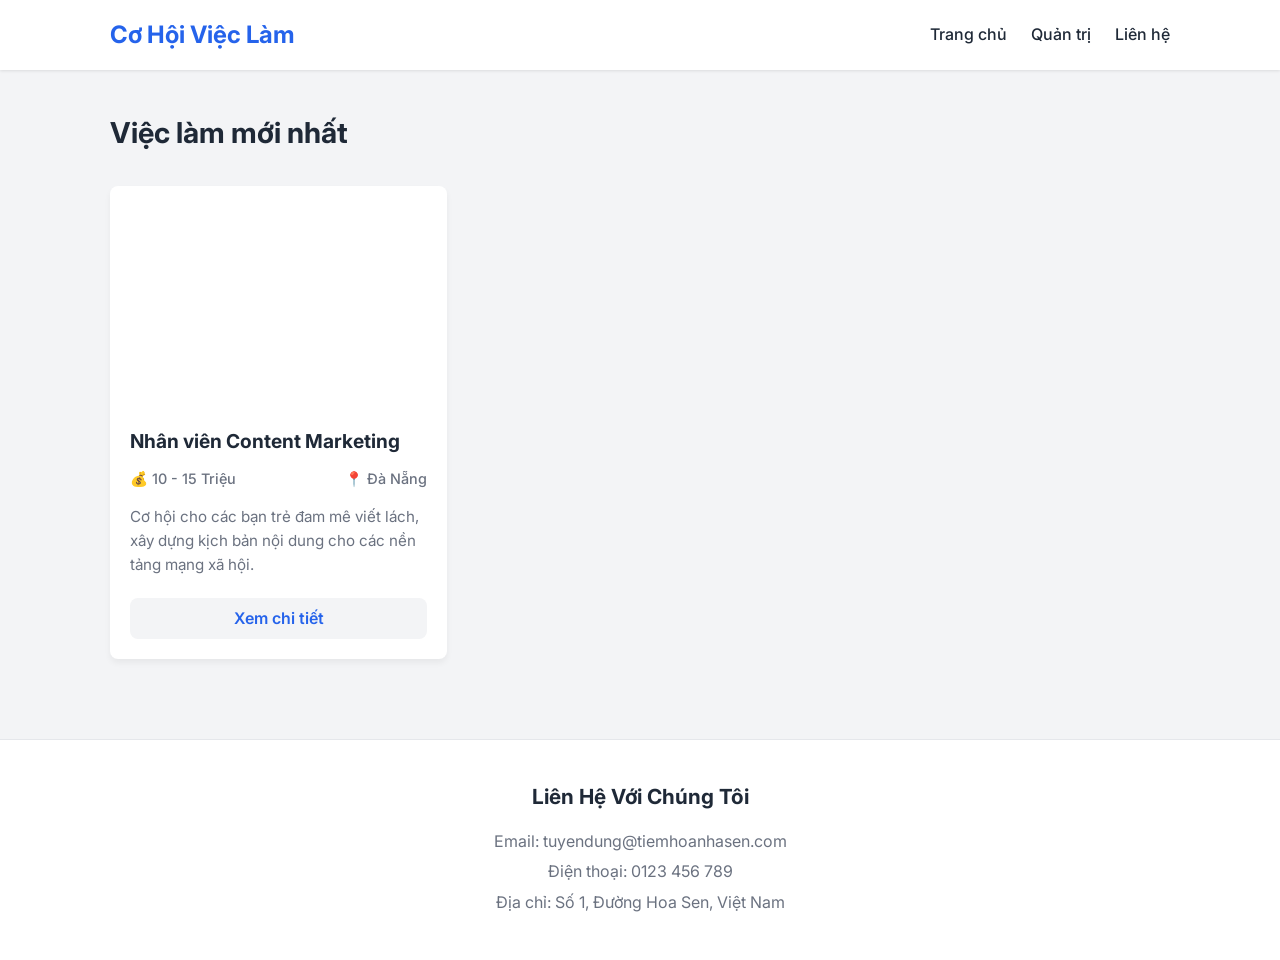
==== index.html @ e6a10d73 "Add files via upload" ====
<!DOCTYPE html>
<html lang="vi">
<head>
    <meta charset="UTF-8">
    <meta name="viewport" content="width=device-width, initial-scale=1.0">
    <title>Tin Tức Tuyển Dụng</title>
    <link rel="stylesheet" href="style.css">
    <link href="https://fonts.googleapis.com/css2?family=Inter:wght@400;500;600;700&display=swap" rel="stylesheet">
</head>
<body>
    <header class="header">
        <div class="container">
            <h1>Cơ Hội Việc Làm</h1>
            <nav>
                <a href="index.html">Trang chủ</a>
                <a href="admin.html">Quản trị</a>
                <a href="#contact">Liên hệ</a>
            </nav>
        </div>
    </header>

    <main class="container">
        <section class="news-section">
            <h2 class="section-title">Việc làm mới nhất</h2>
            <!-- Dữ liệu từ posts.json sẽ được đổ vào đây -->
            <div class="news-grid" id="news-grid">
                <p>Đang tải dữ liệu...</p>
            </div>
        </section>
    </main>

    <footer id="contact" class="footer">
        <div class="container">
            <h2>Liên Hệ Với Chúng Tôi</h2>
            <p>Email: tuyendung@tiemhoanhasen.com</p>
            <p>Điện thoại: 0123 456 789</p>
            <p>Địa chỉ: Số 1, Đường Hoa Sen, Việt Nam</p>
        </div>
    </footer>

    <script src="app.js"></script>
</body>
</html>
---- style.css ----
:root {
    --primary-color: #2563eb;
    --hover-color: #1d4ed8;
    --text-main: #1f2937;
    --text-muted: #6b7280;
    --bg-color: #f3f4f6;
    --white: #ffffff;
    --border-radius: 8px;
}

* {
    margin: 0;
    padding: 0;
    box-sizing: border-box;
    font-family: 'Inter', sans-serif;
}

body {
    background-color: var(--bg-color);
    color: var(--text-main);
    line-height: 1.6;
}

.container {
    max-width: 1100px;
    margin: 0 auto;
    padding: 0 20px;
}

/* Header */
.header {
    background-color: var(--white);
    box-shadow: 0 1px 3px rgba(0,0,0,0.1);
    position: sticky;
    top: 0;
    z-index: 100;
}

.header .container {
    display: flex;
    justify-content: space-between;
    align-items: center;
    height: 70px;
}

.header h1 {
    font-size: 1.5rem;
    color: var(--primary-color);
}

.header nav a {
    text-decoration: none;
    color: var(--text-main);
    margin-left: 20px;
    font-weight: 500;
    transition: color 0.3s;
}

.header nav a:hover {
    color: var(--primary-color);
}

/* Giao diện lưới bài viết (index.html) */
.news-section {
    padding: 40px 0;
}

.section-title {
    margin-bottom: 30px;
    font-size: 1.8rem;
}

.news-grid {
    display: grid;
    grid-template-columns: repeat(auto-fill, minmax(320px, 1fr));
    gap: 24px;
}

.card {
    background: var(--white);
    border-radius: var(--border-radius);
    overflow: hidden;
    box-shadow: 0 4px 6px rgba(0,0,0,0.05);
    transition: transform 0.3s, box-shadow 0.3s;
    display: flex;
    flex-direction: column;
}

.card:hover {
    transform: translateY(-5px);
    box-shadow: 0 10px 15px rgba(0,0,0,0.1);
}

.card-img {
    width: 100%;
    height: 220px;
    object-fit: cover;
}

.card-content {
    padding: 20px;
    flex-grow: 1;
    display: flex;
    flex-direction: column;
}

.card-title {
    font-size: 1.2rem;
    margin-bottom: 10px;
    color: var(--text-main);
}

.card-meta {
    display: flex;
    justify-content: space-between;
    font-size: 0.9rem;
    color: var(--text-muted);
    margin-bottom: 15px;
    font-weight: 500;
}

.card-desc {
    color: var(--text-muted);
    font-size: 0.95rem;
    margin-bottom: 20px;
    display: -webkit-box;
    -webkit-line-clamp: 3;
    -webkit-box-orient: vertical;
    overflow: hidden;
    flex-grow: 1;
}

.btn-readmore {
    display: inline-block;
    padding: 8px 16px;
    background-color: var(--bg-color);
    color: var(--primary-color);
    text-decoration: none;
    border-radius: var(--border-radius);
    font-weight: 600;
    text-align: center;
    transition: background 0.3s;
}

.btn-readmore:hover {
    background-color: var(--primary-color);
    color: var(--white);
}

/* Form Quản trị (admin.html) */
.admin-container {
    padding: 40px 0;
}

.admin-card {
    background: var(--white);
    padding: 30px;
    border-radius: var(--border-radius);
    box-shadow: 0 4px 6px rgba(0,0,0,0.05);
    max-width: 650px;
    margin: 0 auto;
}

.admin-card h2 {
    margin-bottom: 24px;
    text-align: center;
}

.settings-group {
    background: #eff6ff;
    padding: 20px;
    border-radius: var(--border-radius);
    margin-bottom: 25px;
    border: 1px dashed #bfdbfe;
}

.settings-group h3 {
    font-size: 1rem;
    margin-bottom: 15px;
    color: var(--primary-color);
}

.settings-group input {
    margin-bottom: 10px;
}

.form-group {
    margin-bottom: 20px;
}

.form-group.row {
    display: flex;
    gap: 15px;
}

.form-group.row .col {
    flex: 1;
}

label {
    display: block;
    margin-bottom: 8px;
    font-weight: 500;
}

input, textarea {
    width: 100%;
    padding: 10px 12px;
    border: 1px solid #d1d5db;
    border-radius: 6px;
    outline: none;
    font-size: 1rem;
}

input:focus, textarea:focus {
    border-color: var(--primary-color);
}

.btn-submit {
    width: 100%;
    padding: 14px;
    background-color: var(--primary-color);
    color: var(--white);
    border: none;
    border-radius: 6px;
    font-size: 1.1rem;
    font-weight: 600;
    cursor: pointer;
    transition: background 0.3s;
}

.btn-submit:hover {
    background-color: var(--hover-color);
}

.btn-submit:disabled {
    background-color: #93c5fd;
    cursor: not-allowed;
}

/* Footer */
.footer {
    background-color: var(--white);
    padding: 40px 0;
    margin-top: 40px;
    text-align: center;
    border-top: 1px solid #e5e7eb;
}

.footer h2 {
    font-size: 1.3rem;
    margin-bottom: 15px;
}

.footer p {
    color: var(--text-muted);
    margin-bottom: 5px;
}
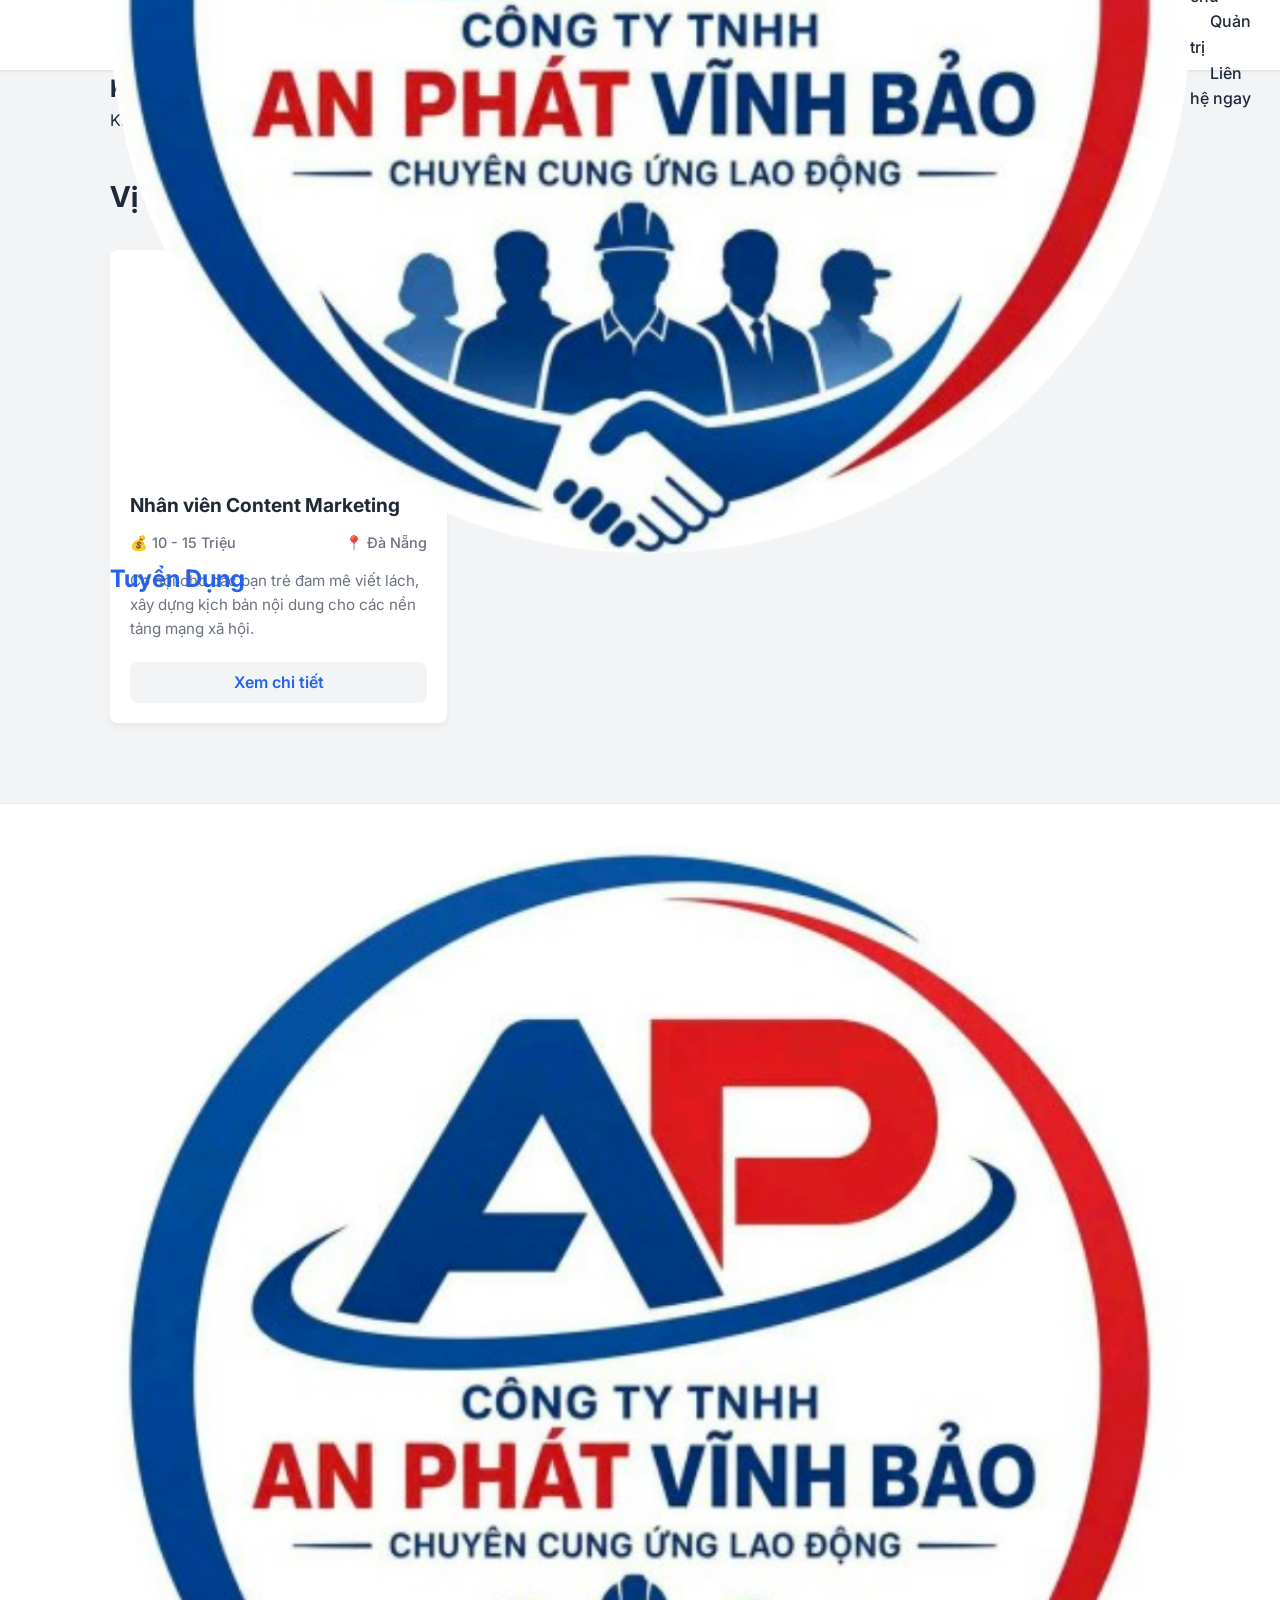
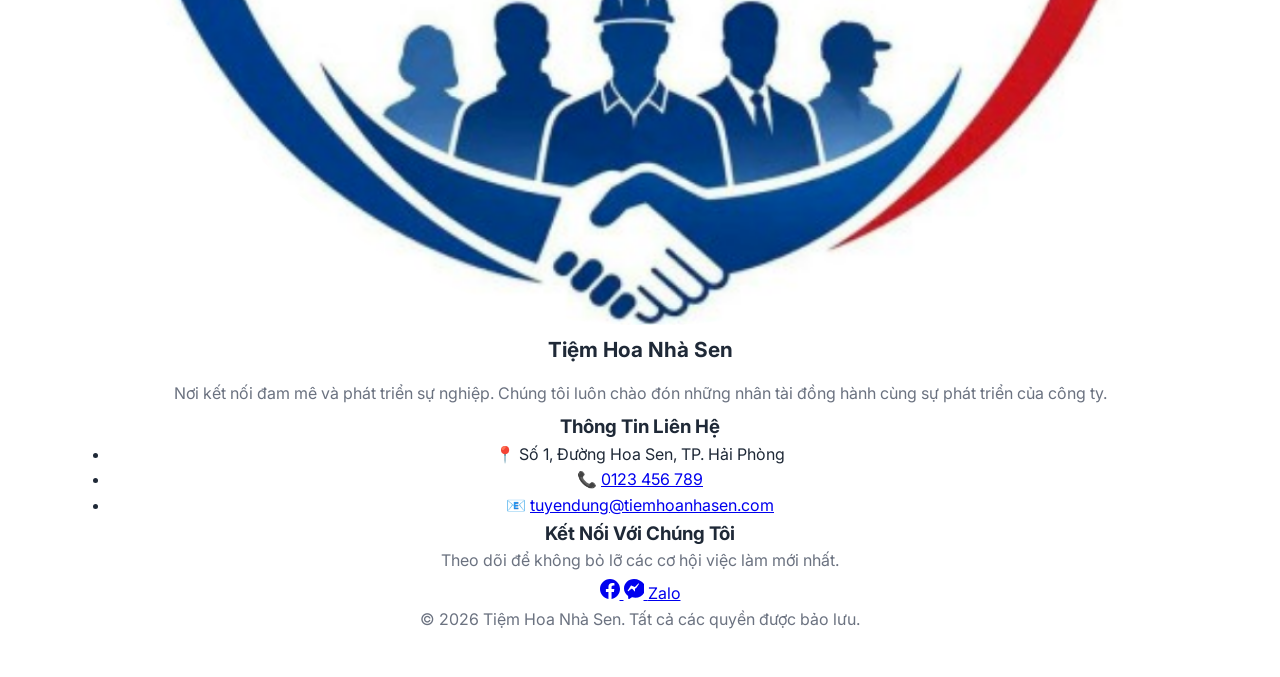
==== commit aa51b5cd: "Update index.html" ====
--- a/index.html
+++ b/index.html
@@ -3,41 +3,110 @@
 <head>
     <meta charset="UTF-8">
     <meta name="viewport" content="width=device-width, initial-scale=1.0">
-    <title>Tin Tức Tuyển Dụng</title>
+    <title>Tuyển Dụng - Tiệm Hoa Nhà Sen</title>
     <link rel="stylesheet" href="style.css">
-    <link href="https://fonts.googleapis.com/css2?family=Inter:wght@400;500;600;700&display=swap" rel="stylesheet">
+    <link href="https://fonts.googleapis.com/css2?family=Inter:wght@400;500;600;700;800&display=swap" rel="stylesheet">
 </head>
 <body>
+    <!-- Thanh điều hướng -->
     <header class="header">
-        <div class="container">
-            <h1>Cơ Hội Việc Làm</h1>
+        <div class="container header-content">
+            <div class="brand">
+                <img src="logo.png" alt="Logo" class="logo" onerror="this.style.display='none'">
+                <h1>Tuyển Dụng</h1>
+            </div>
             <nav>
-                <a href="index.html">Trang chủ</a>
+                <a href="index.html" class="active">Trang chủ</a>
                 <a href="admin.html">Quản trị</a>
-                <a href="#contact">Liên hệ</a>
+                <a href="#contact" class="btn-contact-nav">Liên hệ ngay</a>
             </nav>
         </div>
     </header>
 
+    <!-- Banner chào mừng -->
+    <section class="hero">
+        <div class="container hero-content">
+            <h2>Kiến Tạo Sự Nghiệp Cùng Tiệm Hoa Nhà Sen</h2>
+            <p>Khám phá môi trường làm việc năng động, sáng tạo và lộ trình thăng tiến rõ ràng. Hãy gia nhập đội ngũ của chúng tôi ngay hôm nay!</p>
+        </div>
+    </section>
+
+    <!-- Danh sách việc làm -->
     <main class="container">
         <section class="news-section">
-            <h2 class="section-title">Việc làm mới nhất</h2>
-            <!-- Dữ liệu từ posts.json sẽ được đổ vào đây -->
+            <div class="section-header">
+                <h2 class="section-title">Vị Trí Đang Tuyển Dụng</h2>
+                <div class="title-line"></div>
+            </div>
             <div class="news-grid" id="news-grid">
-                <p>Đang tải dữ liệu...</p>
+                <div class="loading-state">
+                    <div class="spinner"></div>
+                    <p>Đang tải dữ liệu...</p>
+                </div>
             </div>
         </section>
     </main>
 
+    <!-- Chân trang & Liên hệ -->
     <footer id="contact" class="footer">
-        <div class="container">
-            <h2>Liên Hệ Với Chúng Tôi</h2>
-            <p>Email: tuyendung@tiemhoanhasen.com</p>
-            <p>Điện thoại: 0123 456 789</p>
-            <p>Địa chỉ: Số 1, Đường Hoa Sen, Việt Nam</p>
+        <div class="container footer-grid">
+            <!-- Cột 1: Thông tin thương hiệu -->
+            <div class="footer-col brand-info">
+                <div class="brand footer-brand">
+                    <img src="logo.png" alt="Logo" class="logo-footer" onerror="this.style.display='none'">
+                    <h2>Tiệm Hoa Nhà Sen</h2>
+                </div>
+                <p class="brand-desc">Nơi kết nối đam mê và phát triển sự nghiệp. Chúng tôi luôn chào đón những nhân tài đồng hành cùng sự phát triển của công ty.</p>
+            </div>
+
+            <!-- Cột 2: Thông tin liên hệ -->
+            <div class="footer-col contact-info">
+                <h3>Thông Tin Liên Hệ</h3>
+                <ul>
+                    <li>
+                        <span class="icon">📍</span>
+                        <span>Số 1, Đường Hoa Sen, TP. Hải Phòng</span>
+                    </li>
+                    <li>
+                        <span class="icon">📞</span>
+                        <a href="tel:0123456789">0123 456 789</a>
+                    </li>
+                    <li>
+                        <span class="icon">📧</span>
+                        <a href="mailto:tuyendung@tiemhoanhasen.com">tuyendung@tiemhoanhasen.com</a>
+                    </li>
+                </ul>
+            </div>
+
+            <!-- Cột 3: Mạng xã hội -->
+            <div class="footer-col social-info">
+                <h3>Kết Nối Với Chúng Tôi</h3>
+                <p>Theo dõi để không bỏ lỡ các cơ hội việc làm mới nhất.</p>
+                <div class="social-icons">
+                    <!-- Link Facebook -->
+                    <a href="#" target="_blank" class="social-btn facebook" title="Facebook">
+                        <svg viewBox="0 0 24 24" fill="currentColor" height="20" width="20">
+                            <path d="M24 12.073c0-6.627-5.373-12-12-12s-12 5.373-12 12c0 5.99 4.388 10.954 10.125 11.854v-8.385H7.078v-3.469h3.047V9.43c0-3.007 1.792-4.669 4.533-4.669 1.312 0 2.686.235 2.686.235v2.953H15.83c-1.491 0-1.956.925-1.956 1.874v2.25h3.328l-.532 3.469h-2.796v8.385C19.612 23.027 24 18.062 24 12.073z"/>
+                        </svg>
+                    </a>
+                    <!-- Link Messenger -->
+                    <a href="#" target="_blank" class="social-btn messenger" title="Messenger">
+                        <svg viewBox="0 0 24 24" fill="currentColor" height="20" width="20">
+                            <path d="M12 0C5.373 0 0 5.064 0 11.298c0 3.518 1.802 6.645 4.595 8.681.168.121.282.31.299.519l.235 2.946c.046.576.685.918 1.157.618l3.195-2.032c.164-.105.362-.138.544-.093 1.127.279 2.327.428 3.57.428 6.627 0 12-5.064 12-11.298S18.627 0 12 0zm1.206 15.221l-3.053-3.265c-.328-.351-.874-.4-1.267-.113l-3.69 2.709c-.43.315-.968-.184-.68-.636l3.524-5.526c.264-.413.784-.57 1.229-.368l3.053 1.385c.358.163.774.07 1.074-.239l3.87-3.766c.414-.403.996.113.676.577l-3.469 5.027c-.287.416-.827.56-1.267.215z"/>
+                        </svg>
+                    </a>
+                    <!-- Link Zalo -->
+                    <a href="#" target="_blank" class="social-btn zalo" title="Zalo">
+                        <span class="zalo-text">Zalo</span>
+                    </a>
+                </div>
+            </div>
+        </div>
+        <div class="footer-bottom">
+            <p>&copy; 2026 Tiệm Hoa Nhà Sen. Tất cả các quyền được bảo lưu.</p>
         </div>
     </footer>
 
     <script src="app.js"></script>
 </body>
-</html>+</html>
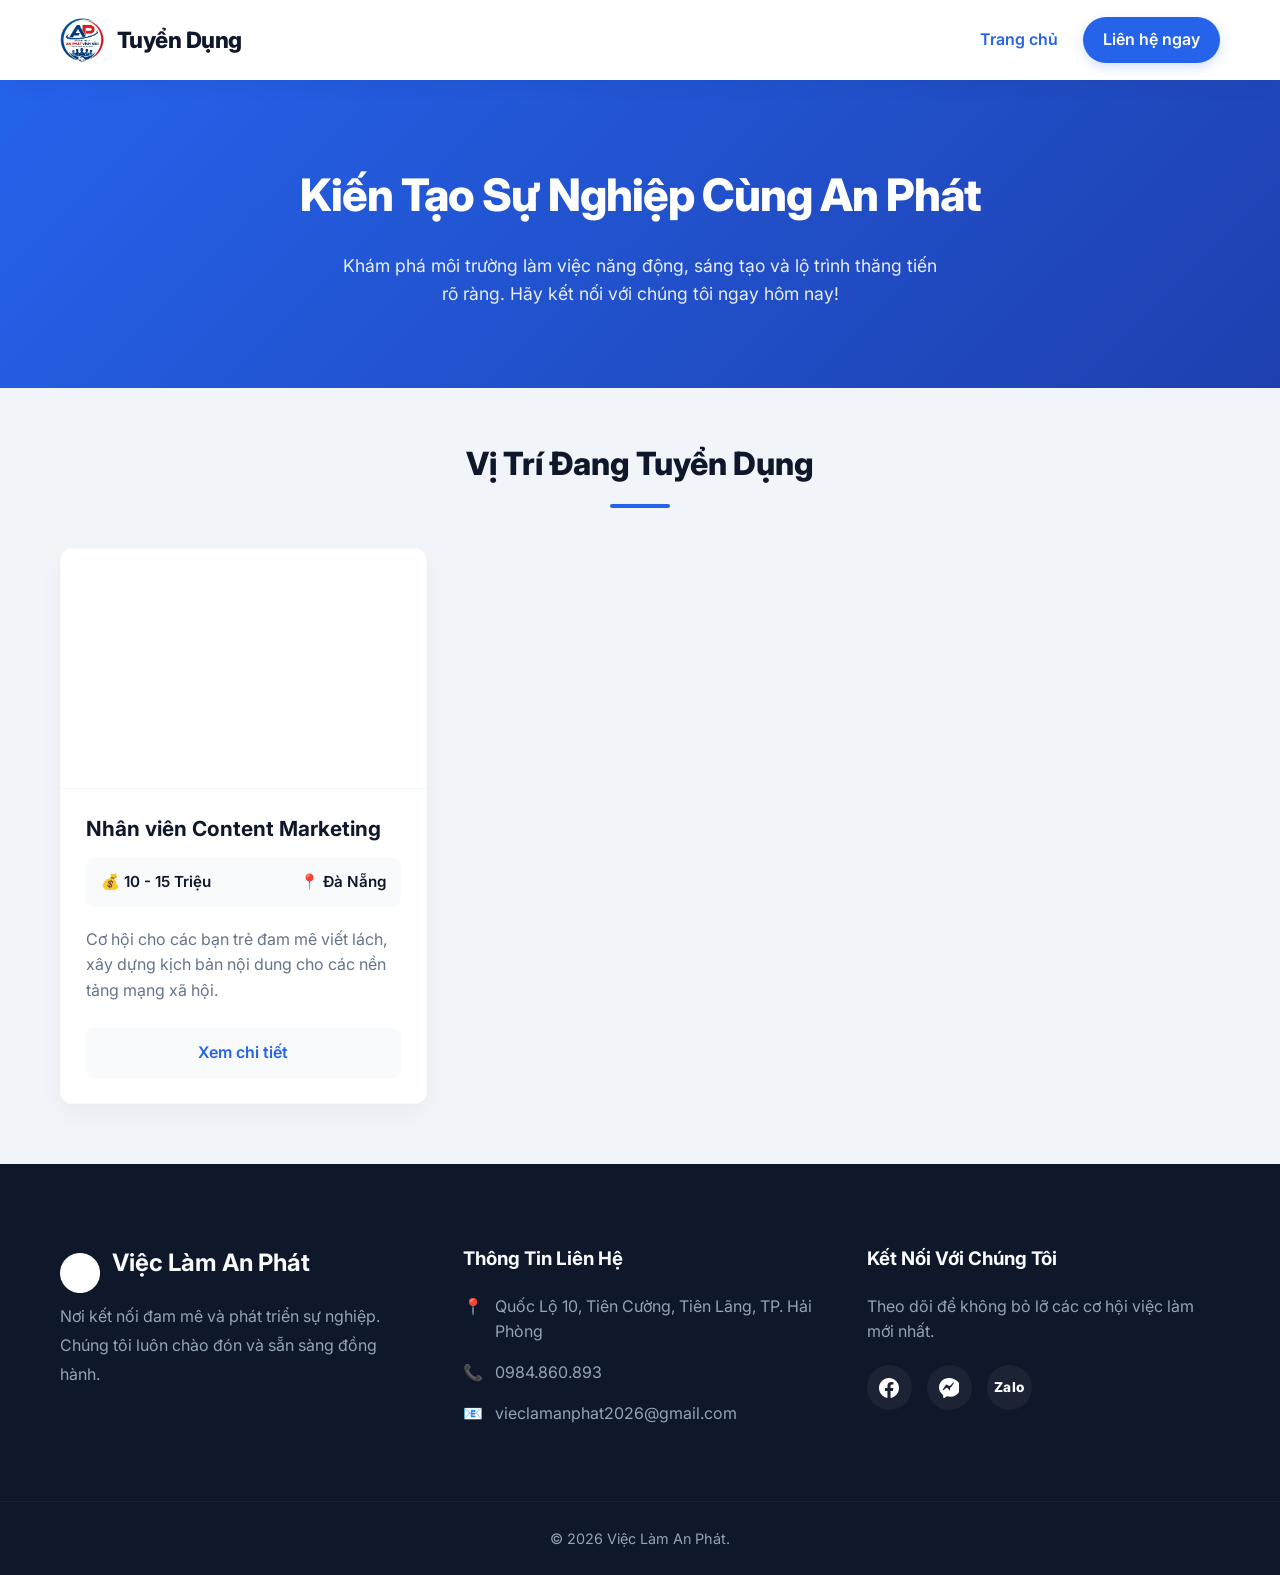
==== commit 53ecb256: "Update index.html" ====
--- a/index.html
+++ b/index.html
@@ -3,7 +3,7 @@
 <head>
     <meta charset="UTF-8">
     <meta name="viewport" content="width=device-width, initial-scale=1.0">
-    <title>Tuyển Dụng - Tiệm Hoa Nhà Sen</title>
+    <title>Việc Làm An Phát</title>
     <link rel="stylesheet" href="style.css">
     <link href="https://fonts.googleapis.com/css2?family=Inter:wght@400;500;600;700;800&display=swap" rel="stylesheet">
 </head>
@@ -17,7 +17,6 @@
             </div>
             <nav>
                 <a href="index.html" class="active">Trang chủ</a>
-                <a href="admin.html">Quản trị</a>
                 <a href="#contact" class="btn-contact-nav">Liên hệ ngay</a>
             </nav>
         </div>
@@ -26,8 +25,8 @@
     <!-- Banner chào mừng -->
     <section class="hero">
         <div class="container hero-content">
-            <h2>Kiến Tạo Sự Nghiệp Cùng Tiệm Hoa Nhà Sen</h2>
-            <p>Khám phá môi trường làm việc năng động, sáng tạo và lộ trình thăng tiến rõ ràng. Hãy gia nhập đội ngũ của chúng tôi ngay hôm nay!</p>
+            <h2>Kiến Tạo Sự Nghiệp Cùng An Phát</h2>
+            <p>Khám phá môi trường làm việc năng động, sáng tạo và lộ trình thăng tiến rõ ràng. Hãy kết nối với chúng tôi ngay hôm nay!</p>
         </div>
     </section>
 
@@ -54,9 +53,9 @@
             <div class="footer-col brand-info">
                 <div class="brand footer-brand">
                     <img src="logo.png" alt="Logo" class="logo-footer" onerror="this.style.display='none'">
-                    <h2>Tiệm Hoa Nhà Sen</h2>
+                    <h2>Việc Làm An Phát</h2>
                 </div>
-                <p class="brand-desc">Nơi kết nối đam mê và phát triển sự nghiệp. Chúng tôi luôn chào đón những nhân tài đồng hành cùng sự phát triển của công ty.</p>
+                <p class="brand-desc">Nơi kết nối đam mê và phát triển sự nghiệp. Chúng tôi luôn chào đón và sẵn sàng đồng hành.</p>
             </div>
 
             <!-- Cột 2: Thông tin liên hệ -->
@@ -65,15 +64,15 @@
                 <ul>
                     <li>
                         <span class="icon">📍</span>
-                        <span>Số 1, Đường Hoa Sen, TP. Hải Phòng</span>
+                        <span>Quốc Lộ 10, Tiên Cường, Tiên Lãng, TP. Hải Phòng</span>
                     </li>
                     <li>
                         <span class="icon">📞</span>
-                        <a href="tel:0123456789">0123 456 789</a>
+                        <a href="tel:0123456789">0984.860.893</a>
                     </li>
                     <li>
                         <span class="icon">📧</span>
-                        <a href="mailto:tuyendung@tiemhoanhasen.com">tuyendung@tiemhoanhasen.com</a>
+                        <a href="mailto:vieclamanphat2026@gmail.com">vieclamanphat2026@gmail.com</a>
                     </li>
                 </ul>
             </div>
@@ -84,26 +83,26 @@
                 <p>Theo dõi để không bỏ lỡ các cơ hội việc làm mới nhất.</p>
                 <div class="social-icons">
                     <!-- Link Facebook -->
-                    <a href="#" target="_blank" class="social-btn facebook" title="Facebook">
+                    <a href="https://www.facebook.com/vieclamanphatvinhbao" target="_blank" class="social-btn facebook" title="Facebook">
                         <svg viewBox="0 0 24 24" fill="currentColor" height="20" width="20">
                             <path d="M24 12.073c0-6.627-5.373-12-12-12s-12 5.373-12 12c0 5.99 4.388 10.954 10.125 11.854v-8.385H7.078v-3.469h3.047V9.43c0-3.007 1.792-4.669 4.533-4.669 1.312 0 2.686.235 2.686.235v2.953H15.83c-1.491 0-1.956.925-1.956 1.874v2.25h3.328l-.532 3.469h-2.796v8.385C19.612 23.027 24 18.062 24 12.073z"/>
                         </svg>
                     </a>
                     <!-- Link Messenger -->
-                    <a href="#" target="_blank" class="social-btn messenger" title="Messenger">
+                    <a href="https://m.me/vieclamanphatvinhbao" target="_blank" class="social-btn messenger" title="Messenger">
                         <svg viewBox="0 0 24 24" fill="currentColor" height="20" width="20">
                             <path d="M12 0C5.373 0 0 5.064 0 11.298c0 3.518 1.802 6.645 4.595 8.681.168.121.282.31.299.519l.235 2.946c.046.576.685.918 1.157.618l3.195-2.032c.164-.105.362-.138.544-.093 1.127.279 2.327.428 3.57.428 6.627 0 12-5.064 12-11.298S18.627 0 12 0zm1.206 15.221l-3.053-3.265c-.328-.351-.874-.4-1.267-.113l-3.69 2.709c-.43.315-.968-.184-.68-.636l3.524-5.526c.264-.413.784-.57 1.229-.368l3.053 1.385c.358.163.774.07 1.074-.239l3.87-3.766c.414-.403.996.113.676.577l-3.469 5.027c-.287.416-.827.56-1.267.215z"/>
                         </svg>
                     </a>
                     <!-- Link Zalo -->
-                    <a href="#" target="_blank" class="social-btn zalo" title="Zalo">
+                    <a href="https://zalo.me/84945022269" target="_blank" class="social-btn zalo" title="Zalo">
                         <span class="zalo-text">Zalo</span>
                     </a>
                 </div>
             </div>
         </div>
         <div class="footer-bottom">
-            <p>&copy; 2026 Tiệm Hoa Nhà Sen. Tất cả các quyền được bảo lưu.</p>
+            <p>&copy; 2026 Việc Làm An Phát.</p>
         </div>
     </footer>
 
--- a/style.css
+++ b/style.css
@@ -1,11 +1,17 @@
 :root {
     --primary-color: #2563eb;
-    --hover-color: #1d4ed8;
-    --text-main: #1f2937;
-    --text-muted: #6b7280;
-    --bg-color: #f3f4f6;
+    --primary-dark: #1e40af;
+    --secondary-color: #f8fafc;
+    --text-main: #0f172a;
+    --text-muted: #64748b;
+    --bg-color: #f1f5f9;
     --white: #ffffff;
-    --border-radius: 8px;
+    --border-radius: 12px;
+    
+    /* Footer colors */
+    --footer-bg: #0f172a;
+    --footer-text: #94a3b8;
+    --footer-heading: #f8fafc;
 }
 
 * {
@@ -22,107 +28,185 @@
 }
 
 .container {
-    max-width: 1100px;
+    max-width: 1200px;
     margin: 0 auto;
     padding: 0 20px;
 }
 
-/* Header */
+/* Header & Logo */
 .header {
     background-color: var(--white);
-    box-shadow: 0 1px 3px rgba(0,0,0,0.1);
+    box-shadow: 0 4px 20px rgba(0,0,0,0.05);
     position: sticky;
     top: 0;
-    z-index: 100;
-}
-
-.header .container {
+    z-index: 1000;
+}
+
+.header-content {
     display: flex;
     justify-content: space-between;
     align-items: center;
-    height: 70px;
-}
-
-.header h1 {
-    font-size: 1.5rem;
-    color: var(--primary-color);
+    height: 80px;
+}
+
+.brand {
+    display: flex;
+    align-items: center;
+    gap: 12px;
+}
+
+.logo {
+    height: 45px;
+    width: auto;
+    border-radius: 8px; /* Bo cong góc logo nếu cần */
+    object-fit: contain;
+}
+
+.brand h1 {
+    font-size: 1.4rem;
+    font-weight: 800;
+    color: var(--text-main);
+    letter-spacing: -0.5px;
+}
+
+.header nav {
+    display: flex;
+    align-items: center;
+    gap: 25px;
 }
 
 .header nav a {
     text-decoration: none;
-    color: var(--text-main);
-    margin-left: 20px;
-    font-weight: 500;
-    transition: color 0.3s;
-}
-
-.header nav a:hover {
+    color: var(--text-muted);
+    font-weight: 600;
+    transition: all 0.3s ease;
+}
+
+.header nav a:hover, .header nav a.active {
     color: var(--primary-color);
 }
 
-/* Giao diện lưới bài viết (index.html) */
+.btn-contact-nav {
+    background-color: var(--primary-color);
+    color: var(--white) !important;
+    padding: 10px 20px;
+    border-radius: 30px;
+    box-shadow: 0 4px 12px rgba(37, 99, 235, 0.2);
+}
+
+.btn-contact-nav:hover {
+    background-color: var(--primary-dark);
+    transform: translateY(-2px);
+}
+
+/* Hero Banner */
+.hero {
+    background: linear-gradient(135deg, var(--primary-color) 0%, var(--primary-dark) 100%);
+    color: var(--white);
+    padding: 80px 0;
+    text-align: center;
+    margin-bottom: 50px;
+}
+
+.hero-content h2 {
+    font-size: 2.8rem;
+    font-weight: 800;
+    margin-bottom: 20px;
+    letter-spacing: -1px;
+}
+
+.hero-content p {
+    font-size: 1.1rem;
+    max-width: 600px;
+    margin: 0 auto;
+    opacity: 0.9;
+}
+
+/* Section Header */
+.section-header {
+    text-align: center;
+    margin-bottom: 40px;
+}
+
+.section-title {
+    font-size: 2rem;
+    font-weight: 800;
+    color: var(--text-main);
+}
+
+.title-line {
+    width: 60px;
+    height: 4px;
+    background-color: var(--primary-color);
+    margin: 15px auto 0;
+    border-radius: 2px;
+}
+
+/* News Grid & Cards */
 .news-section {
-    padding: 40px 0;
-}
-
-.section-title {
-    margin-bottom: 30px;
-    font-size: 1.8rem;
+    padding-bottom: 60px;
 }
 
 .news-grid {
     display: grid;
-    grid-template-columns: repeat(auto-fill, minmax(320px, 1fr));
-    gap: 24px;
+    grid-template-columns: repeat(auto-fill, minmax(340px, 1fr));
+    gap: 30px;
 }
 
 .card {
     background: var(--white);
     border-radius: var(--border-radius);
     overflow: hidden;
-    box-shadow: 0 4px 6px rgba(0,0,0,0.05);
-    transition: transform 0.3s, box-shadow 0.3s;
+    box-shadow: 0 10px 25px rgba(0,0,0,0.04);
+    transition: all 0.4s ease;
     display: flex;
     flex-direction: column;
+    border: 1px solid rgba(0,0,0,0.02);
 }
 
 .card:hover {
-    transform: translateY(-5px);
-    box-shadow: 0 10px 15px rgba(0,0,0,0.1);
+    transform: translateY(-8px);
+    box-shadow: 0 20px 40px rgba(0,0,0,0.08);
 }
 
 .card-img {
     width: 100%;
-    height: 220px;
+    height: 240px;
     object-fit: cover;
+    border-bottom: 1px solid #f1f5f9;
 }
 
 .card-content {
-    padding: 20px;
+    padding: 25px;
     flex-grow: 1;
     display: flex;
     flex-direction: column;
 }
 
 .card-title {
-    font-size: 1.2rem;
-    margin-bottom: 10px;
-    color: var(--text-main);
+    font-size: 1.3rem;
+    font-weight: 700;
+    margin-bottom: 15px;
+    color: var(--text-main);
+    line-height: 1.4;
 }
 
 .card-meta {
     display: flex;
     justify-content: space-between;
-    font-size: 0.9rem;
-    color: var(--text-muted);
-    margin-bottom: 15px;
-    font-weight: 500;
+    font-size: 0.95rem;
+    background: var(--secondary-color);
+    padding: 12px 15px;
+    border-radius: 8px;
+    margin-bottom: 20px;
+    font-weight: 600;
+    color: var(--text-main);
 }
 
 .card-desc {
     color: var(--text-muted);
-    font-size: 0.95rem;
-    margin-bottom: 20px;
+    font-size: 1rem;
+    margin-bottom: 25px;
     display: -webkit-box;
     -webkit-line-clamp: 3;
     -webkit-box-orient: vertical;
@@ -131,128 +215,165 @@
 }
 
 .btn-readmore {
-    display: inline-block;
-    padding: 8px 16px;
-    background-color: var(--bg-color);
+    display: block;
+    width: 100%;
+    padding: 12px;
+    background-color: var(--secondary-color);
     color: var(--primary-color);
     text-decoration: none;
-    border-radius: var(--border-radius);
+    border-radius: 8px;
     font-weight: 600;
     text-align: center;
-    transition: background 0.3s;
-}
-
-.btn-readmore:hover {
+    transition: all 0.3s ease;
+}
+
+.card:hover .btn-readmore {
     background-color: var(--primary-color);
     color: var(--white);
 }
 
-/* Form Quản trị (admin.html) */
-.admin-container {
+/* Footer (Hiện đại, tối màu) */
+.footer {
+    background-color: var(--footer-bg);
+    color: var(--footer-text);
+    padding: 80px 0 0 0;
+}
+
+.footer-grid {
+    display: grid;
+    grid-template-columns: repeat(auto-fit, minmax(280px, 1fr));
+    gap: 50px;
+    margin-bottom: 60px;
+}
+
+.footer-col h2, .footer-col h3 {
+    color: var(--footer-heading);
+    margin-bottom: 20px;
+    font-weight: 700;
+}
+
+.logo-footer {
+    height: 40px;
+    filter: brightness(0) invert(1); /* Làm logo trắng nếu logo gốc là màu đen */
+}
+
+.brand-desc {
+    line-height: 1.8;
+}
+
+.contact-info ul {
+    list-style: none;
+}
+
+.contact-info li {
+    display: flex;
+    align-items: flex-start;
+    gap: 12px;
+    margin-bottom: 15px;
+}
+
+.contact-info a {
+    color: var(--footer-text);
+    text-decoration: none;
+    transition: color 0.3s;
+}
+
+.contact-info a:hover {
+    color: var(--white);
+}
+
+/* Biểu tượng Mạng xã hội */
+.social-info p {
+    margin-bottom: 20px;
+}
+
+.social-icons {
+    display: flex;
+    gap: 15px;
+}
+
+.social-btn {
+    display: flex;
+    align-items: center;
+    justify-content: center;
+    width: 45px;
+    height: 45px;
+    background-color: rgba(255, 255, 255, 0.05);
+    color: var(--white);
+    border-radius: 50%;
+    text-decoration: none;
+    transition: all 0.3s ease;
+}
+
+.social-btn:hover {
+    transform: translateY(-5px);
+}
+
+.social-btn.facebook:hover {
+    background-color: #1877F2;
+    box-shadow: 0 5px 15px rgba(24, 119, 242, 0.4);
+}
+
+.social-btn.messenger:hover {
+    background: linear-gradient(45deg, #00B2FF, #006AFF);
+    box-shadow: 0 5px 15px rgba(0, 178, 255, 0.4);
+}
+
+.social-btn.zalo {
+    font-weight: 800;
+    font-size: 0.85rem;
+    letter-spacing: 0.5px;
+}
+
+.social-btn.zalo:hover {
+    background-color: #0068FF;
+    box-shadow: 0 5px 15px rgba(0, 104, 255, 0.4);
+}
+
+.footer-bottom {
+    text-align: center;
+    padding: 25px 0;
+    border-top: 1px solid rgba(255, 255, 255, 0.05);
+    font-size: 0.9rem;
+}
+
+/* Loading Spinner */
+.loading-state {
+    grid-column: 1 / -1;
+    text-align: center;
     padding: 40px 0;
-}
-
-.admin-card {
-    background: var(--white);
-    padding: 30px;
-    border-radius: var(--border-radius);
-    box-shadow: 0 4px 6px rgba(0,0,0,0.05);
-    max-width: 650px;
-    margin: 0 auto;
-}
-
-.admin-card h2 {
-    margin-bottom: 24px;
-    text-align: center;
-}
-
-.settings-group {
-    background: #eff6ff;
-    padding: 20px;
-    border-radius: var(--border-radius);
-    margin-bottom: 25px;
-    border: 1px dashed #bfdbfe;
-}
-
-.settings-group h3 {
-    font-size: 1rem;
-    margin-bottom: 15px;
-    color: var(--primary-color);
-}
-
-.settings-group input {
-    margin-bottom: 10px;
-}
-
-.form-group {
-    margin-bottom: 20px;
-}
-
-.form-group.row {
-    display: flex;
-    gap: 15px;
-}
-
-.form-group.row .col {
-    flex: 1;
-}
-
-label {
-    display: block;
-    margin-bottom: 8px;
-    font-weight: 500;
-}
-
-input, textarea {
-    width: 100%;
-    padding: 10px 12px;
-    border: 1px solid #d1d5db;
-    border-radius: 6px;
-    outline: none;
-    font-size: 1rem;
-}
-
-input:focus, textarea:focus {
-    border-color: var(--primary-color);
-}
-
-.btn-submit {
-    width: 100%;
-    padding: 14px;
-    background-color: var(--primary-color);
-    color: var(--white);
-    border: none;
-    border-radius: 6px;
-    font-size: 1.1rem;
-    font-weight: 600;
-    cursor: pointer;
-    transition: background 0.3s;
-}
-
-.btn-submit:hover {
-    background-color: var(--hover-color);
-}
-
-.btn-submit:disabled {
-    background-color: #93c5fd;
-    cursor: not-allowed;
-}
-
-/* Footer */
-.footer {
-    background-color: var(--white);
-    padding: 40px 0;
-    margin-top: 40px;
-    text-align: center;
-    border-top: 1px solid #e5e7eb;
-}
-
-.footer h2 {
-    font-size: 1.3rem;
-    margin-bottom: 15px;
-}
-
-.footer p {
     color: var(--text-muted);
-    margin-bottom: 5px;
-}+}
+
+.spinner {
+    width: 40px;
+    height: 40px;
+    border: 4px solid var(--secondary-color);
+    border-top: 4px solid var(--primary-color);
+    border-radius: 50%;
+    margin: 0 auto 15px;
+    animation: spin 1s linear infinite;
+}
+
+@keyframes spin {
+    0% { transform: rotate(0deg); }
+    100% { transform: rotate(360deg); }
+}
+
+/* Responsive */
+@media (max-width: 768px) {
+    .header-content {
+        flex-direction: column;
+        height: auto;
+        padding: 15px 0;
+        gap: 15px;
+    }
+    
+    .hero {
+        padding: 50px 0;
+    }
+    
+    .hero-content h2 {
+        font-size: 2rem;
+    }
+}
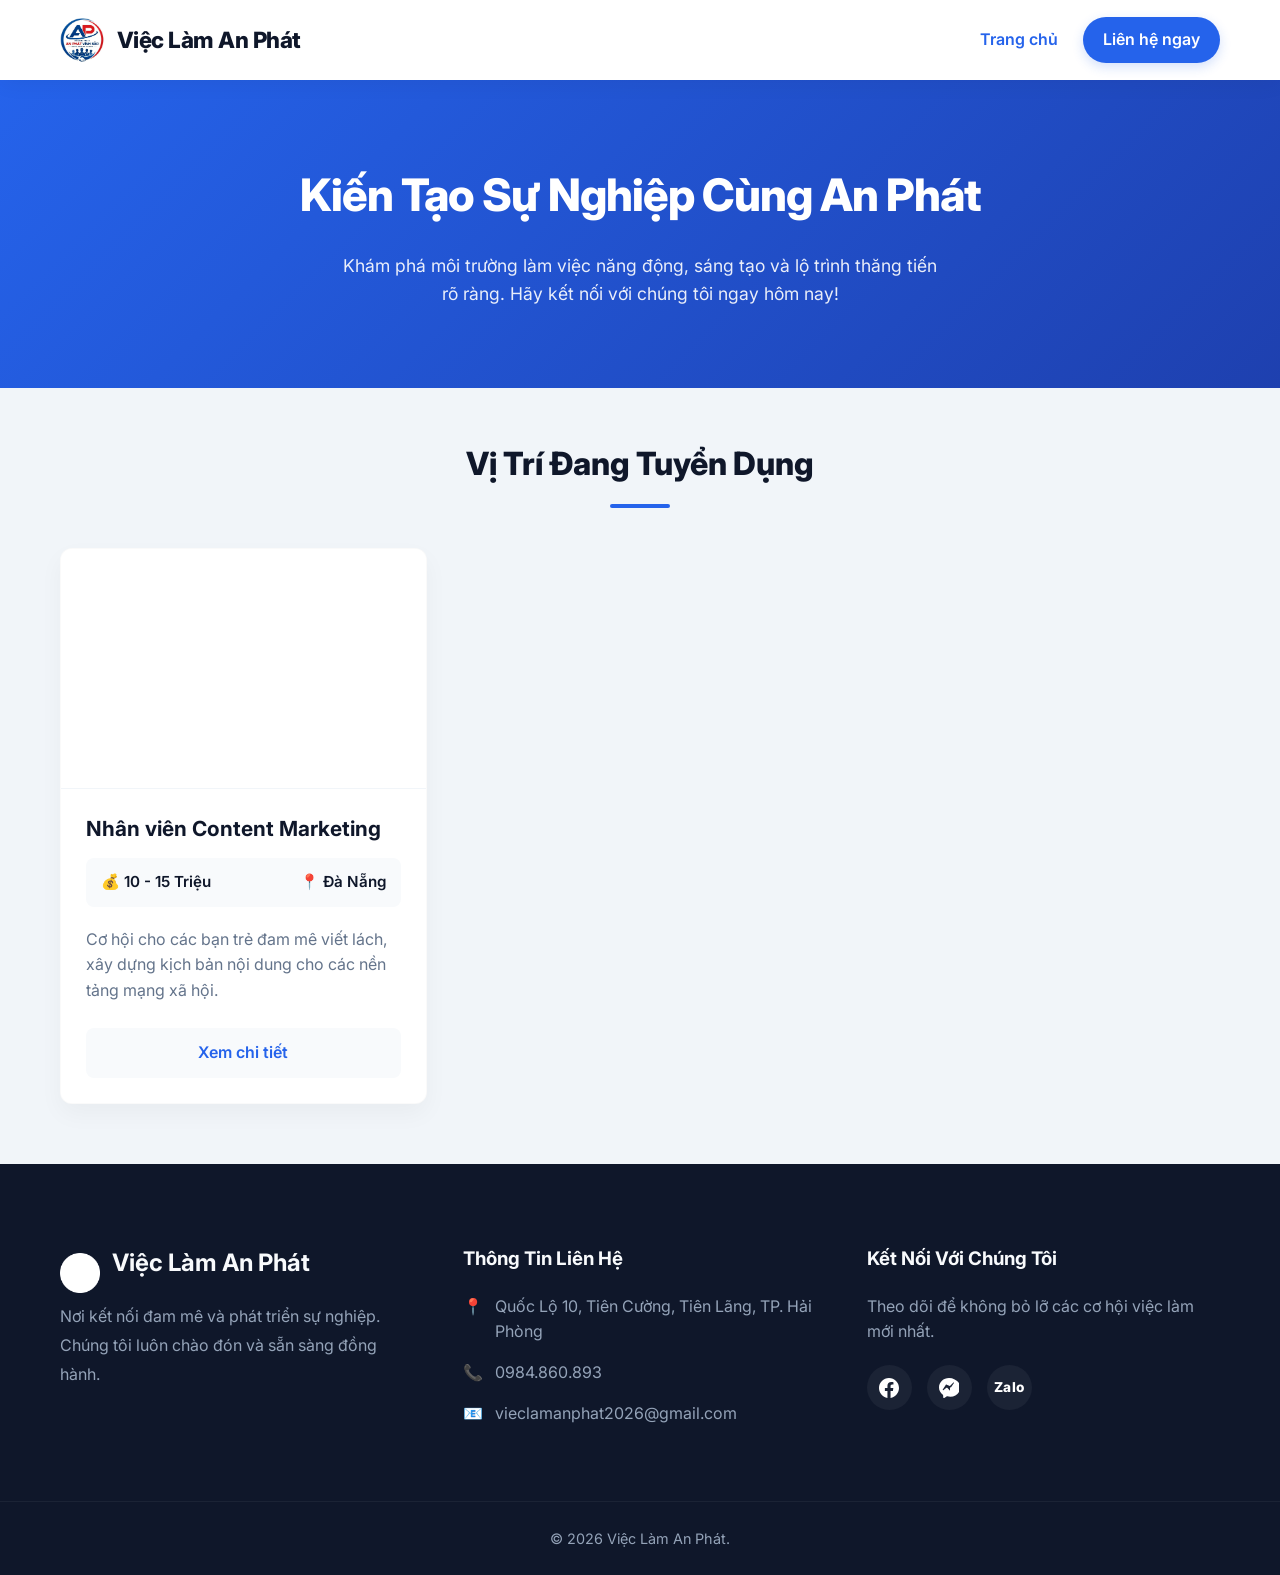
==== commit 8bed1452: "Update index.html" ====
--- a/index.html
+++ b/index.html
@@ -13,7 +13,7 @@
         <div class="container header-content">
             <div class="brand">
                 <img src="logo.png" alt="Logo" class="logo" onerror="this.style.display='none'">
-                <h1>Tuyển Dụng</h1>
+                <h1>Việc Làm An Phát</h1>
             </div>
             <nav>
                 <a href="index.html" class="active">Trang chủ</a>
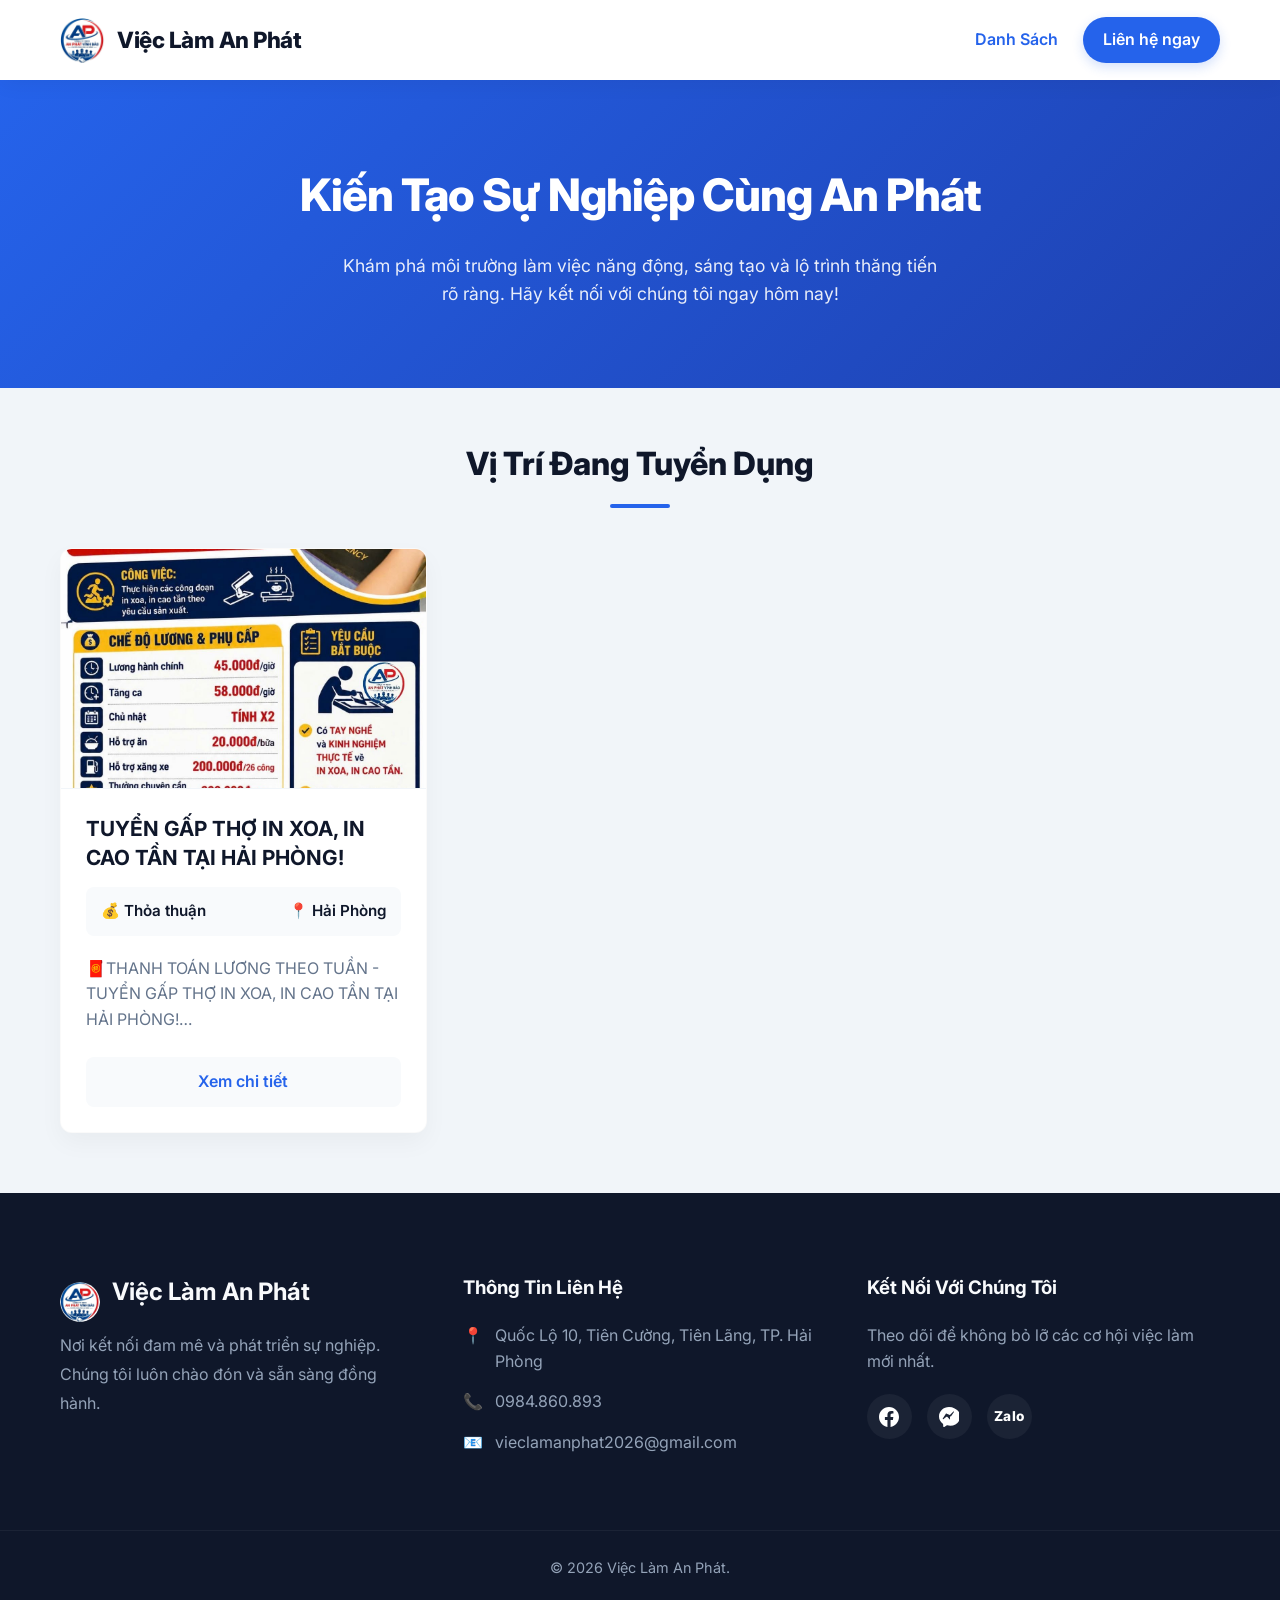
==== commit 6d904aea: "Update index.html" ====
--- a/index.html
+++ b/index.html
@@ -16,7 +16,7 @@
                 <h1>Việc Làm An Phát</h1>
             </div>
             <nav>
-                <a href="index.html" class="active">Trang chủ</a>
+                <a href="index.html" class="active">Danh Sách</a>
                 <a href="#contact" class="btn-contact-nav">Liên hệ ngay</a>
             </nav>
         </div>
--- a/style.css
+++ b/style.css
@@ -254,7 +254,8 @@
 
 .logo-footer {
     height: 40px;
-    filter: brightness(0) invert(1); /* Làm logo trắng nếu logo gốc là màu đen */
+    object-fit: contain;
+    border-radius: 50%; /* Bạn có thể thêm dòng này để logo bo tròn đồng bộ với các icon */
 }
 
 .brand-desc {
@@ -377,3 +378,207 @@
         font-size: 2rem;
     }
 }
+
+/* --- GIAO DIỆN ĐĂNG NHẬP --- */
+.admin-bg {
+    background-color: #e2e8f0;
+}
+
+.login-container {
+    display: flex;
+    justify-content: center;
+    align-items: center;
+    height: 100vh;
+}
+
+.login-box {
+    background: var(--white);
+    padding: 40px;
+    border-radius: var(--border-radius);
+    box-shadow: 0 10px 25px rgba(0,0,0,0.1);
+    width: 100%;
+    max-width: 400px;
+    text-align: center;
+}
+
+.login-box h2 {
+    color: var(--text-main);
+    margin-bottom: 25px;
+}
+
+.login-box input {
+    margin-bottom: 15px;
+    padding: 12px;
+}
+
+.error-msg {
+    color: #ef4444;
+    font-size: 0.9rem;
+    margin-bottom: 15px;
+    font-weight: 500;
+}
+
+.editor-container {
+    padding-bottom: 50px;
+}
+
+.btn-logout {
+    background: #ef4444;
+    color: white;
+    border: none;
+    padding: 8px 16px;
+    border-radius: 6px;
+    cursor: pointer;
+    font-weight: 600;
+    transition: 0.3s;
+}
+
+.btn-logout:hover {
+    background: #dc2626;
+}
+
+/* --- KHÔI PHỤC GIAO DIỆN FORM QUẢN TRỊ --- */
+.admin-card {
+    background: var(--white);
+    padding: 30px;
+    border-radius: var(--border-radius);
+    box-shadow: 0 4px 15px rgba(0,0,0,0.05);
+    max-width: 700px;
+    margin: 0 auto;
+}
+
+.admin-card h2 {
+    margin-bottom: 24px;
+    text-align: center;
+    color: var(--text-main);
+}
+
+.form-group {
+    margin-bottom: 20px;
+}
+
+.form-group label {
+    display: block;
+    margin-bottom: 8px;
+    font-weight: 600;
+    color: var(--text-main);
+}
+
+.form-group input[type="text"],
+.form-group input[type="password"],
+.form-group textarea,
+.form-group input[type="file"] {
+    width: 100%;
+    padding: 12px;
+    border: 1px solid #cbd5e1;
+    border-radius: 8px;
+    outline: none;
+    font-size: 1rem;
+    background-color: var(--white);
+    transition: border-color 0.3s;
+}
+
+.form-group input[type="file"] {
+    padding: 9px;
+    cursor: pointer;
+}
+
+.form-group input:focus, 
+.form-group textarea:focus {
+    border-color: var(--primary-color);
+    box-shadow: 0 0 0 3px rgba(37, 99, 235, 0.1);
+}
+
+.btn-submit {
+    width: 100%;
+    padding: 14px;
+    background-color: var(--primary-color);
+    color: var(--white);
+    border: none;
+    border-radius: 8px;
+    font-size: 1.1rem;
+    font-weight: 600;
+    cursor: pointer;
+    transition: background 0.3s;
+    margin-top: 10px;
+}
+
+.btn-submit:hover {
+    background-color: var(--primary-dark);
+}
+
+.btn-submit:disabled {
+    background-color: #94a3b8;
+    cursor: not-allowed;
+}
+
+/* Fix CSS đăng nhập */
+.login-box input {
+    width: 100%;
+    margin-bottom: 15px;
+    padding: 12px;
+    border: 1px solid #cbd5e1;
+    border-radius: 8px;
+}
+
+/* --- GIAO DIỆN TRANG CHI TIẾT BÀI VIẾT (post.html) --- */
+.post-container {
+    background: var(--white);
+    max-width: 800px;
+    margin: 40px auto 80px auto;
+    border-radius: var(--border-radius);
+    box-shadow: 0 10px 30px rgba(0,0,0,0.05);
+    overflow: hidden;
+}
+
+.detail-img {
+    width: 100%;
+    height: auto;          /* Tự động tính chiều cao theo tỉ lệ gốc của ảnh */
+    max-height: none;      /* Bỏ giới hạn chiều cao tối đa */
+    object-fit: contain;   /* Đảm bảo toàn bộ bức ảnh được hiển thị đầy đủ */
+    display: block;
+    border-bottom: 1px solid #f1f5f9;
+}
+
+.detail-body {
+    padding: 40px;
+}
+
+.detail-title {
+    font-size: 2rem;
+    font-weight: 800;
+    color: var(--text-main);
+    margin-bottom: 20px;
+    line-height: 1.3;
+}
+
+.detail-meta {
+    display: inline-flex;
+    gap: 20px;
+    background: #eff6ff;
+    padding: 12px 20px;
+    border-radius: 8px;
+    margin-bottom: 30px;
+    font-weight: 600;
+    color: var(--primary-dark);
+    border: 1px solid #bfdbfe;
+}
+
+.detail-content {
+    font-size: 1.05rem;
+    color: var(--text-main);
+    line-height: 1.8;
+}
+
+@media (max-width: 768px) {
+    .detail-body {
+        padding: 20px;
+    }
+    .detail-title {
+        font-size: 1.6rem;
+    }
+    .detail-meta {
+        flex-direction: column;
+        gap: 10px;
+    }
+}
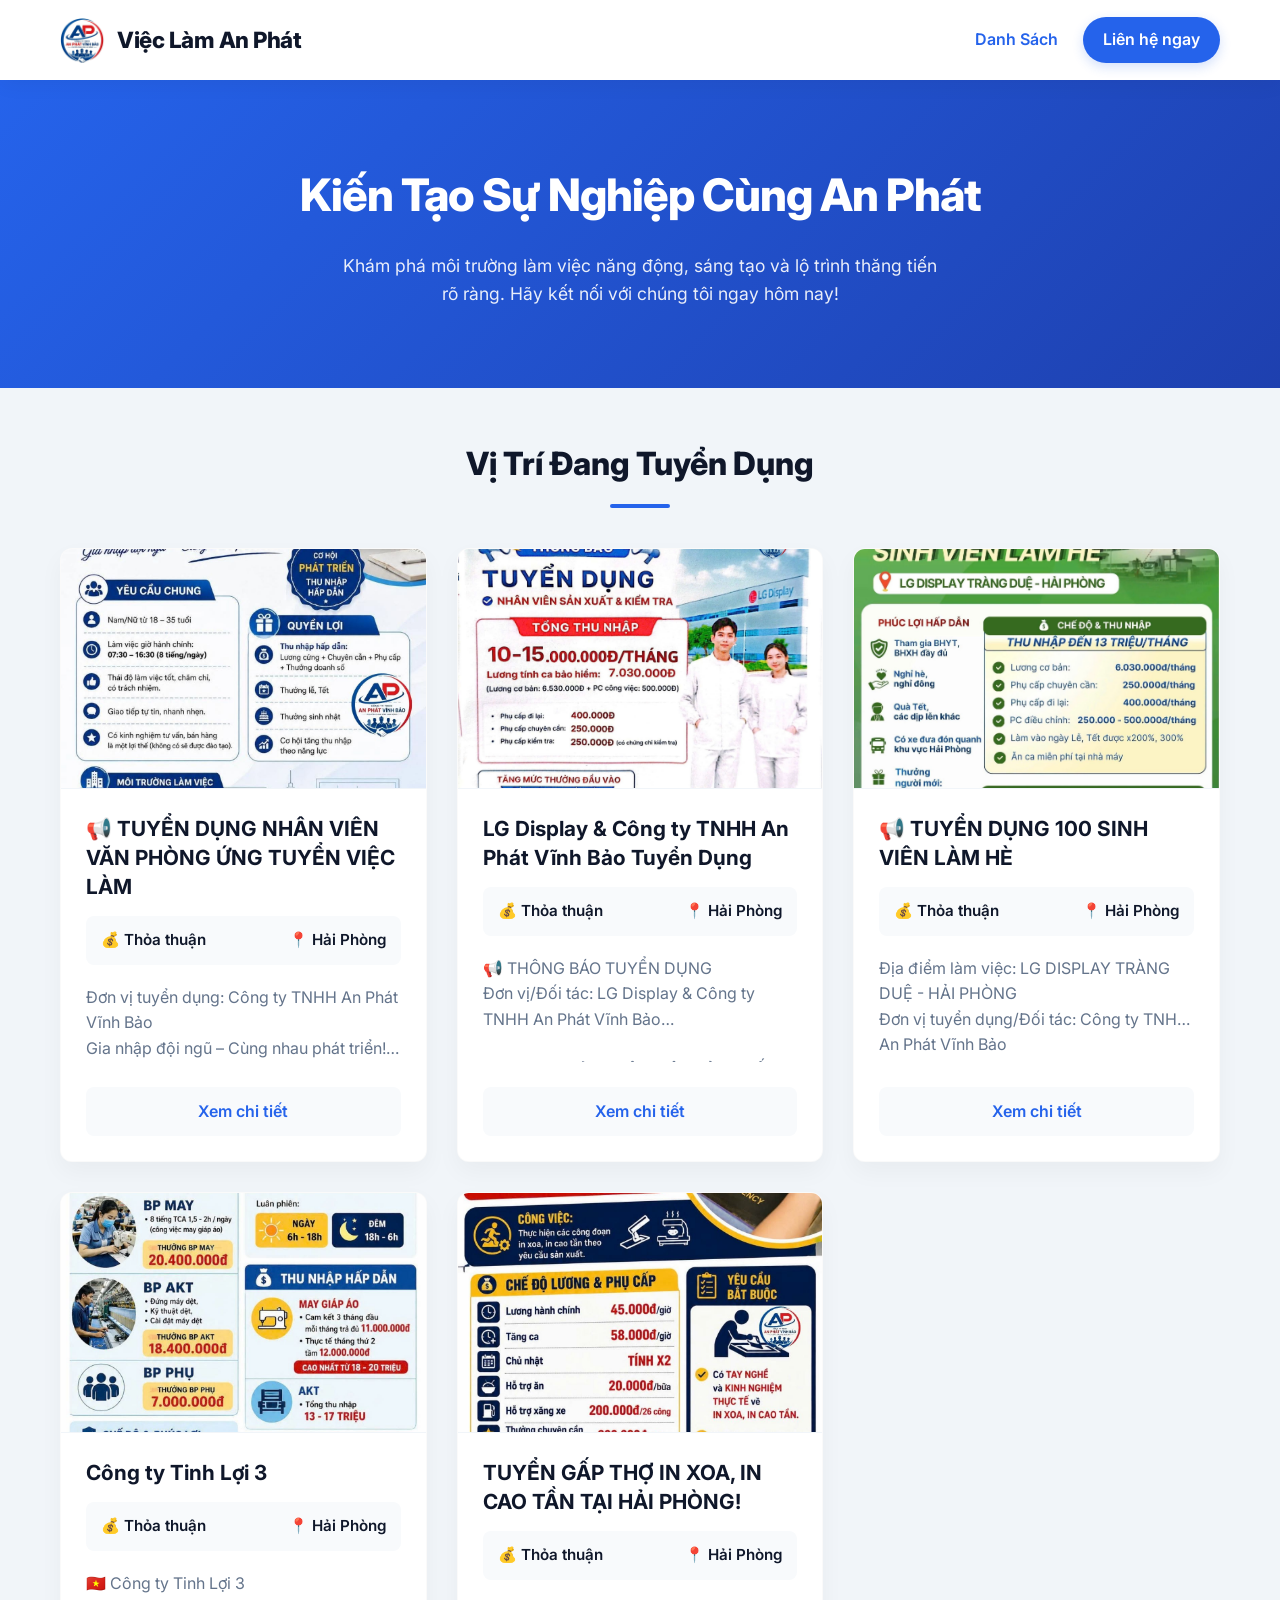
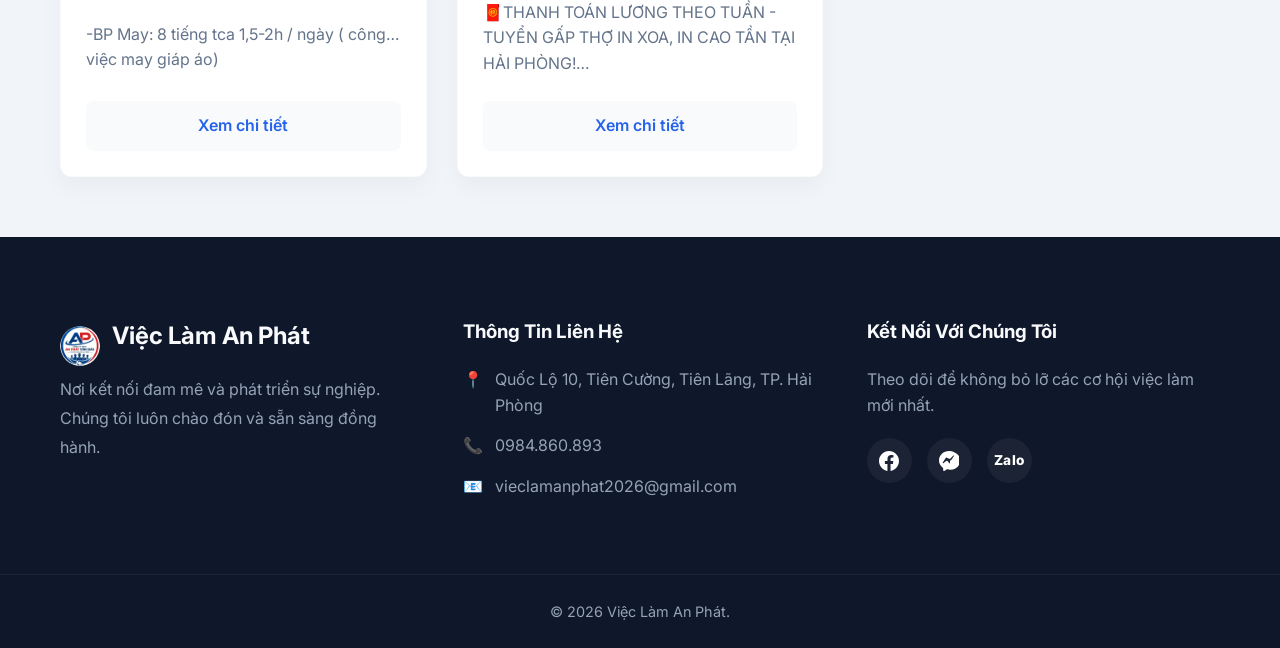
==== commit 753ba8d3: "Update index.html" ====
--- a/index.html
+++ b/index.html
@@ -68,7 +68,7 @@
                     </li>
                     <li>
                         <span class="icon">📞</span>
-                        <a href="tel:0123456789">0984.860.893</a>
+                        <a href="tel:0984860893">0984.860.893</a>
                     </li>
                     <li>
                         <span class="icon">📧</span>
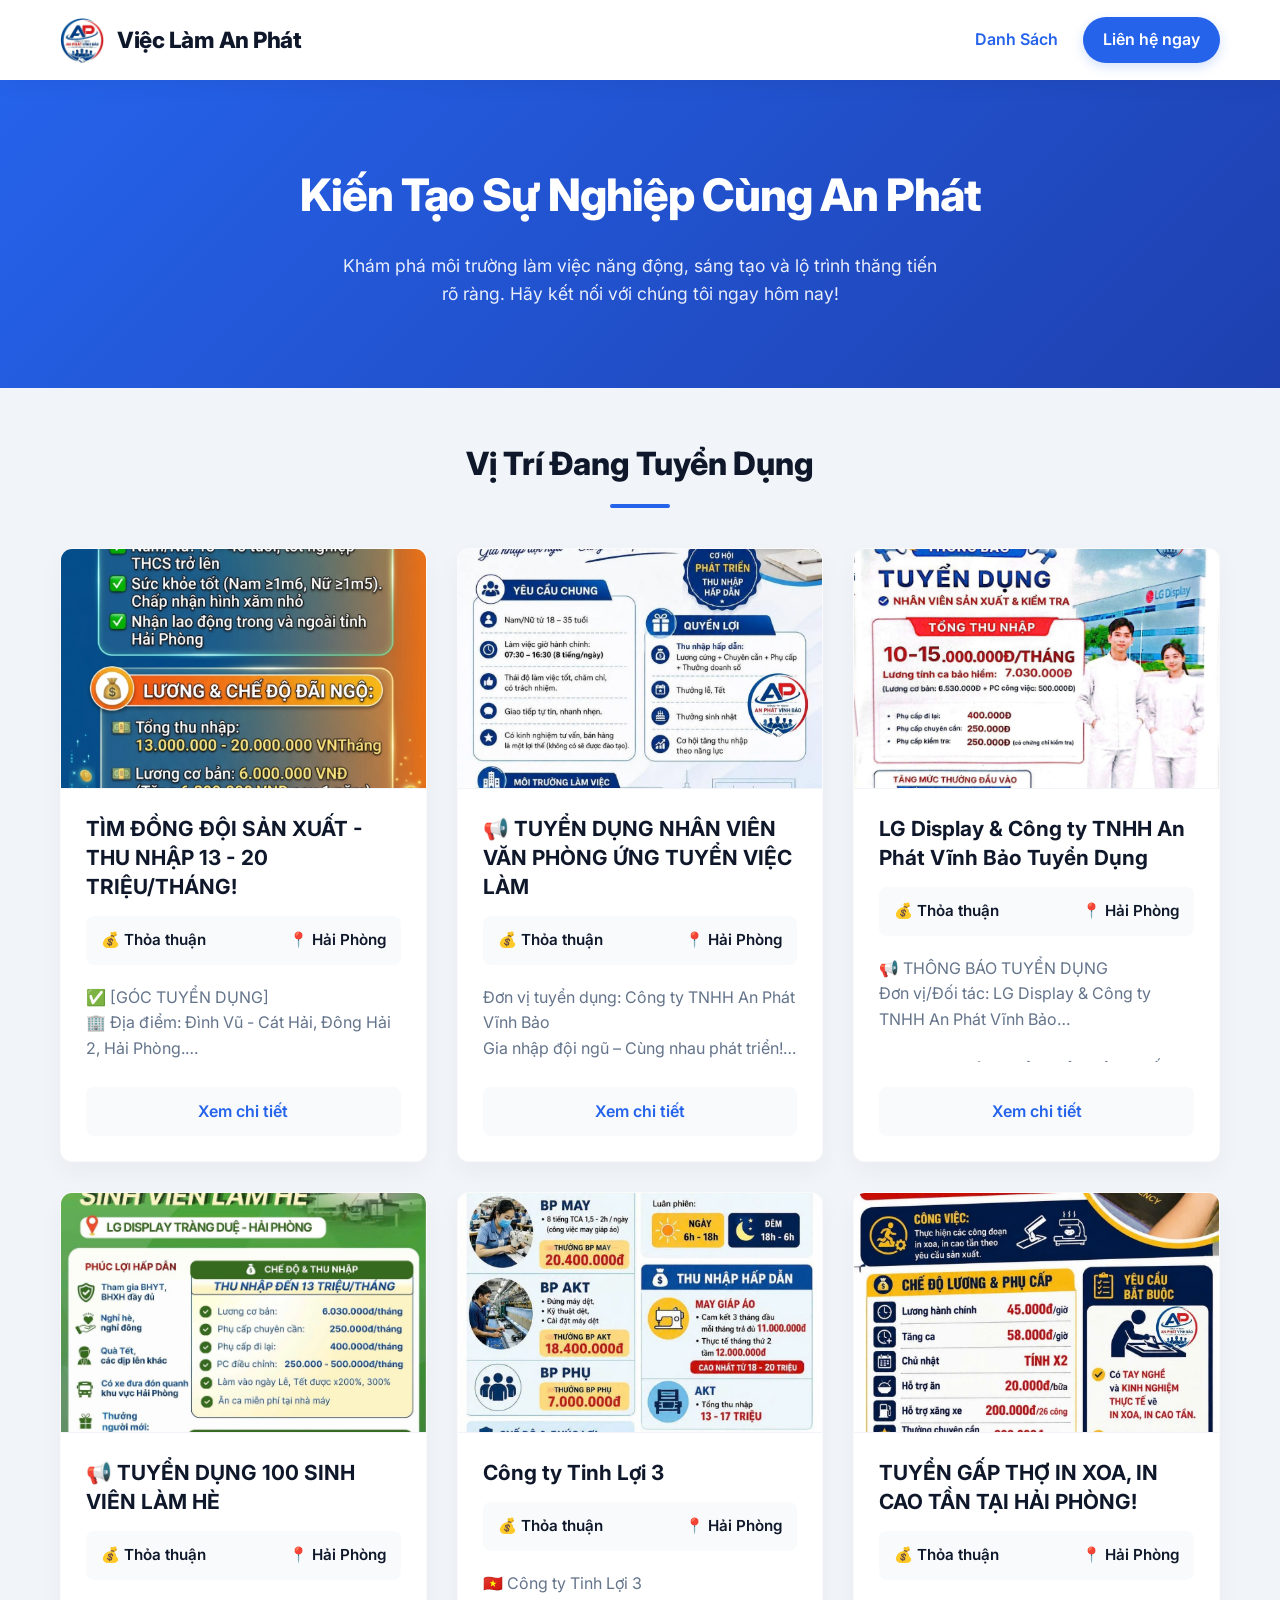
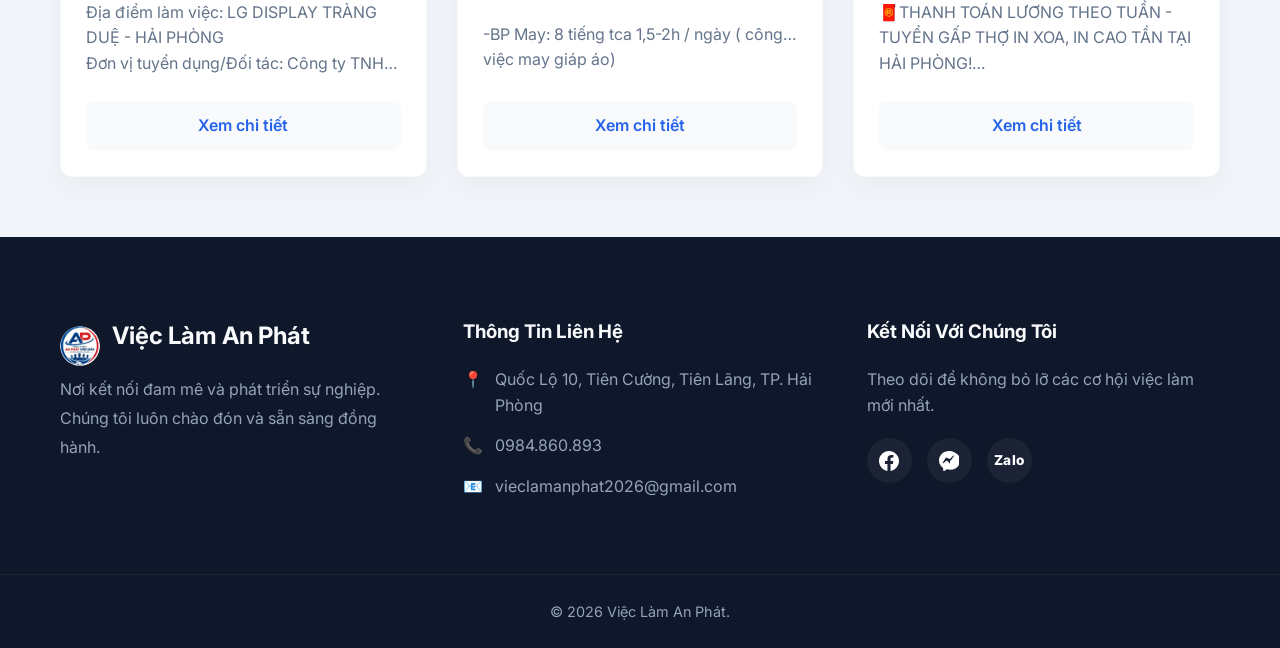
==== commit 743c8f53: "Update index.html" ====
--- a/index.html
+++ b/index.html
@@ -4,6 +4,7 @@
     <meta charset="UTF-8">
     <meta name="viewport" content="width=device-width, initial-scale=1.0">
     <title>Việc Làm An Phát</title>
+    <link rel="icon" href="logo.png" type="image/png">
     <link rel="stylesheet" href="style.css">
     <link href="https://fonts.googleapis.com/css2?family=Inter:wght@400;500;600;700;800&display=swap" rel="stylesheet">
 </head>
